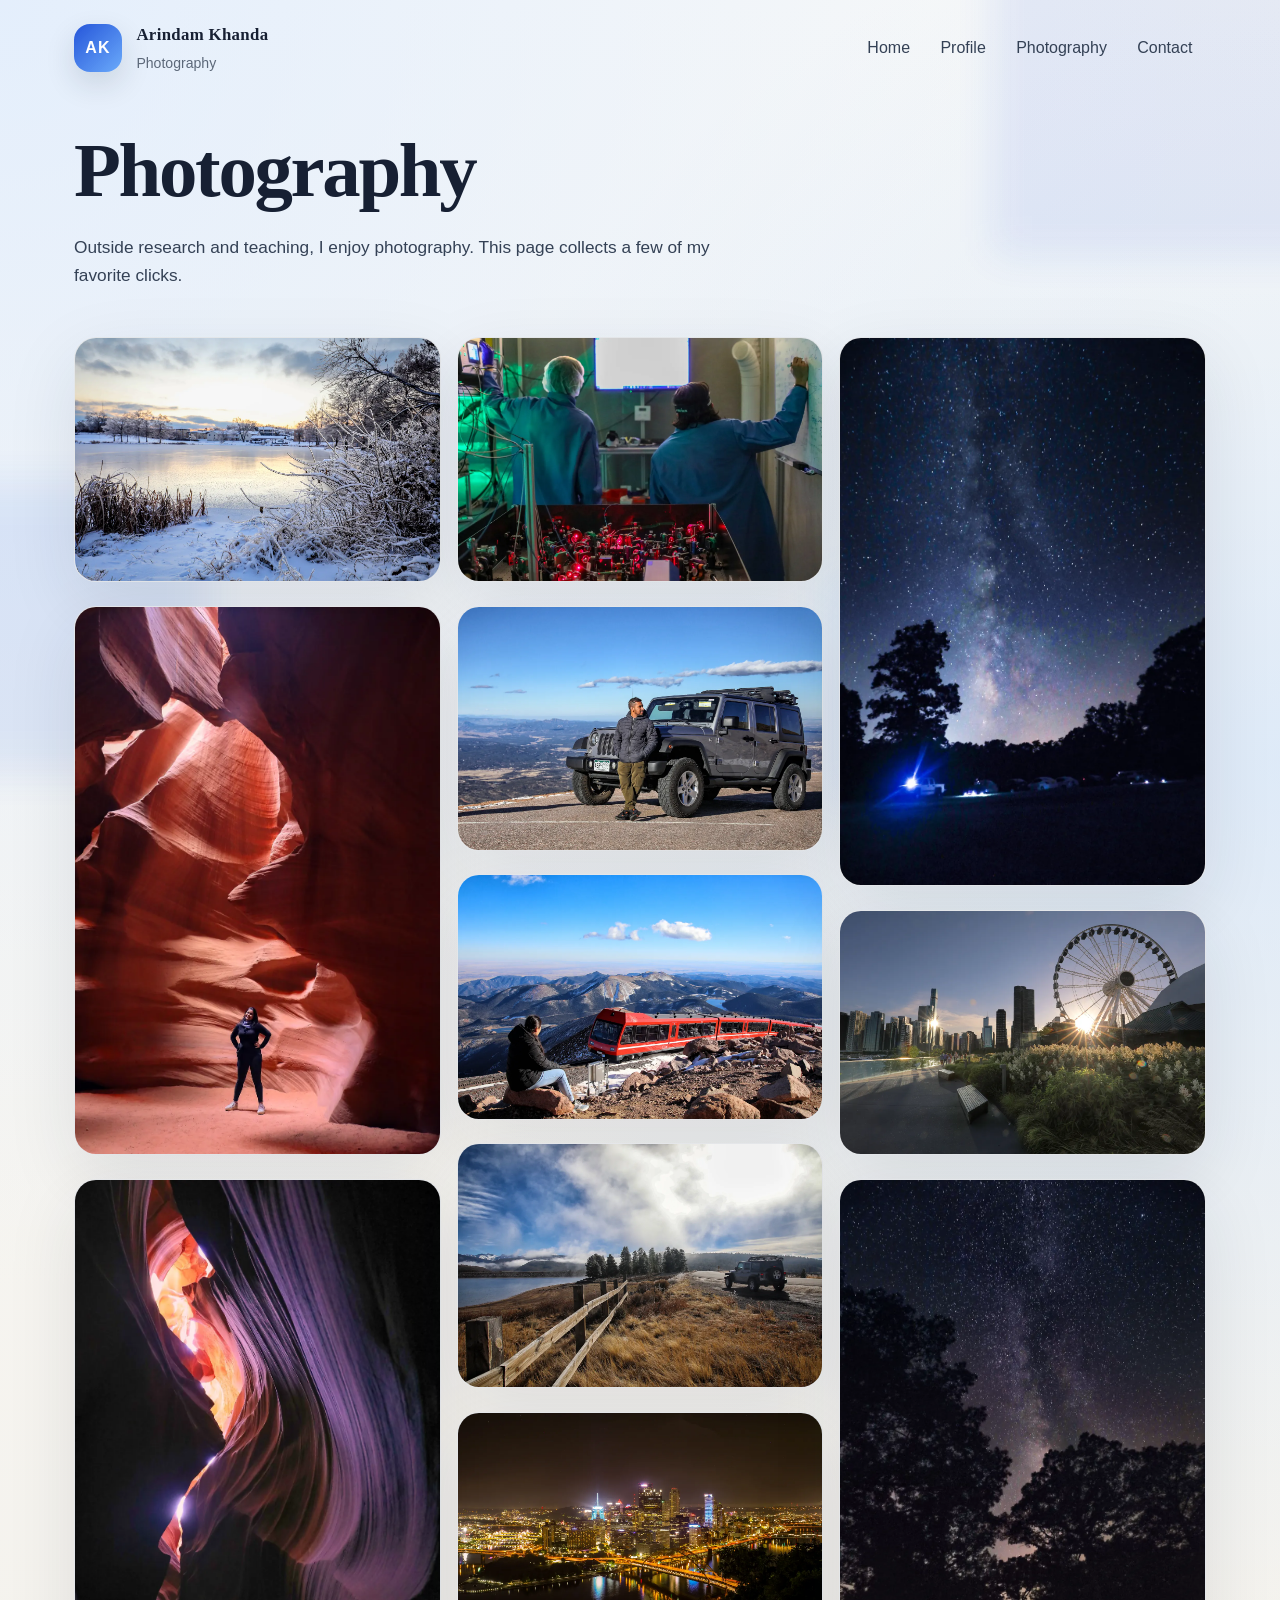
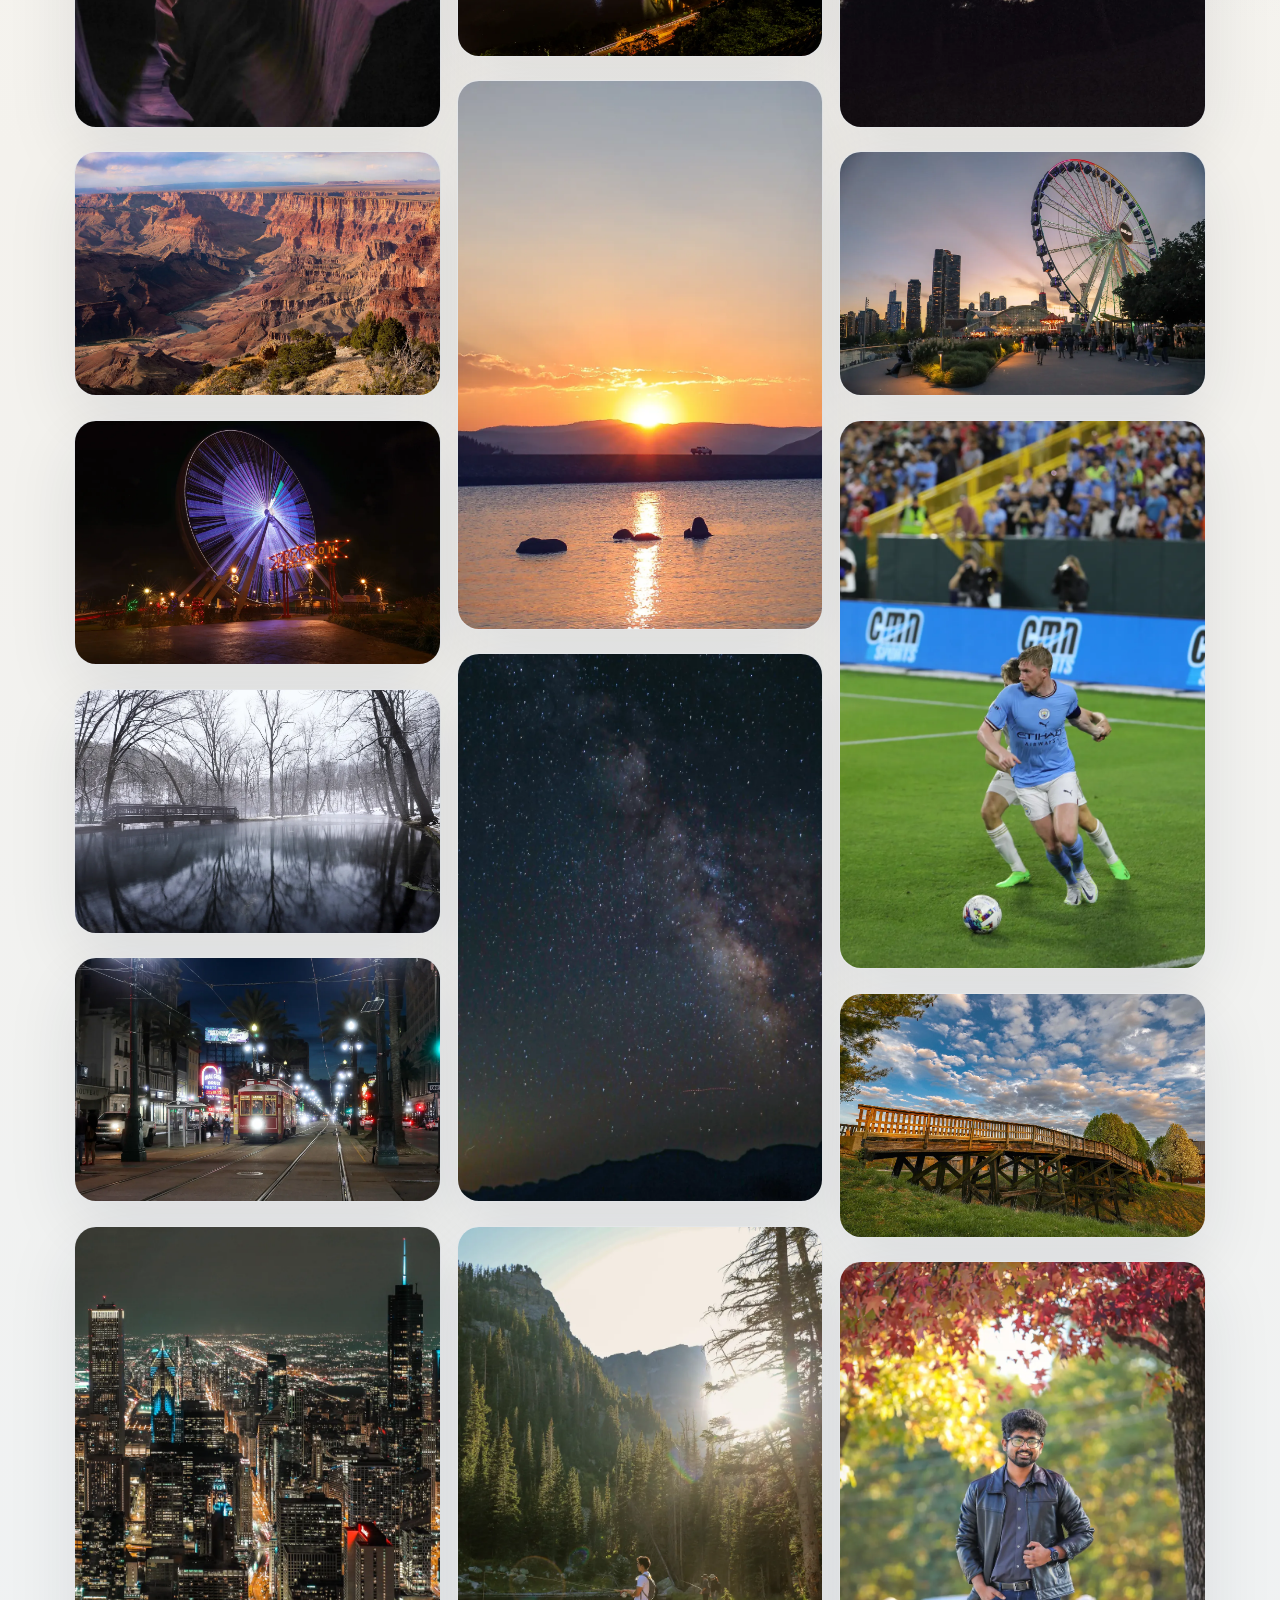
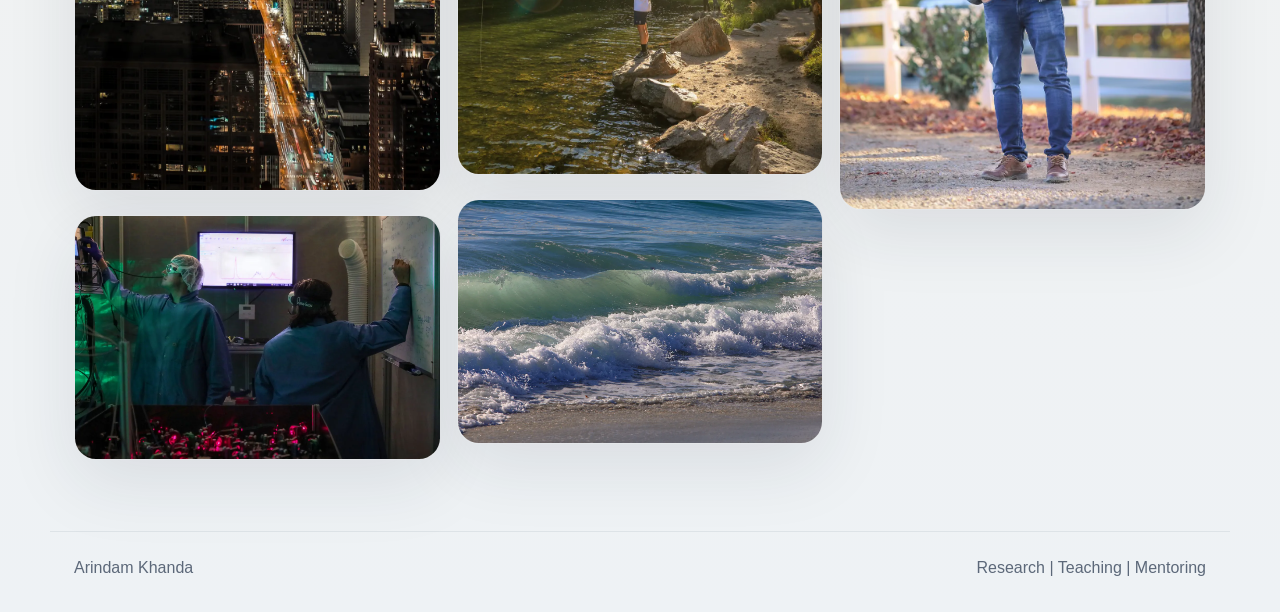
==== photography.html @ 19656dce "Add photography page" ====
<!doctype html>
<html lang="en">
  <head>
    <meta charset="utf-8" />
    <meta name="viewport" content="width=device-width, initial-scale=1" />
    <meta
      name="description"
      content="Photography by Arindam Khanda."
    />
    <meta name="theme-color" content="#f7f5ef" />
    <title>Photography | Arindam Khanda</title>
    <link rel="stylesheet" href="styles.css" />
  </head>
  <body>
    <div class="ambient ambient-1"></div>
    <div class="ambient ambient-2"></div>
    <div class="ambient ambient-3"></div>

    <header class="site-header">
      <a class="brand" href="./index.html">
        <span class="brand-mark">AK</span>
        <span class="brand-text">
          <strong>Arindam Khanda</strong>
          <span>Photography</span>
        </span>
      </a>

      <nav class="nav">
        <a href="./index.html">Home</a>
        <a href="./profile.html">Profile</a>
        <a href="./photography.html">Photography</a>
        <a href="./index.html#contact">Contact</a>
      </nav>
    </header>

    <main>
      <section class="profile-hero reveal">
        <h1>Photography</h1>
        <p class="lede">
          Outside research and teaching, I enjoy photography. This page collects a few of my favorite clicks.
        </p>
      </section>

      <section class="photo-gallery reveal" aria-label="Photography gallery">
        <figure><img src="./assets/photography/photo-01.webp" alt="Arindam Khanda photography sample 1" loading="lazy" /></figure>
        <figure><img src="./assets/photography/photo-02.webp" alt="Arindam Khanda photography sample 2" loading="lazy" /></figure>
        <figure><img src="./assets/photography/photo-03.webp" alt="Arindam Khanda photography sample 3" loading="lazy" /></figure>
        <figure><img src="./assets/photography/photo-04.webp" alt="Arindam Khanda photography sample 4" loading="lazy" /></figure>
        <figure><img src="./assets/photography/photo-05.webp" alt="Arindam Khanda photography sample 5" loading="lazy" /></figure>
        <figure><img src="./assets/photography/photo-06.webp" alt="Arindam Khanda photography sample 6" loading="lazy" /></figure>
        <figure><img src="./assets/photography/photo-07.webp" alt="Arindam Khanda photography sample 7" loading="lazy" /></figure>
        <figure><img src="./assets/photography/photo-08.webp" alt="Arindam Khanda photography sample 8" loading="lazy" /></figure>
        <figure><img src="./assets/photography/photo-09.webp" alt="Arindam Khanda photography sample 9" loading="lazy" /></figure>
        <figure><img src="./assets/photography/photo-10.webp" alt="Arindam Khanda photography sample 10" loading="lazy" /></figure>
        <figure><img src="./assets/photography/photo-11.webp" alt="Arindam Khanda photography sample 11" loading="lazy" /></figure>
        <figure><img src="./assets/photography/photo-12.webp" alt="Arindam Khanda photography sample 12" loading="lazy" /></figure>
        <figure><img src="./assets/photography/photo-13.webp" alt="Arindam Khanda photography sample 13" loading="lazy" /></figure>
        <figure><img src="./assets/photography/photo-14.webp" alt="Arindam Khanda photography sample 14" loading="lazy" /></figure>
        <figure><img src="./assets/photography/photo-15.webp" alt="Arindam Khanda photography sample 15" loading="lazy" /></figure>
        <figure><img src="./assets/photography/photo-16.webp" alt="Arindam Khanda photography sample 16" loading="lazy" /></figure>
        <figure><img src="./assets/photography/photo-17.webp" alt="Arindam Khanda photography sample 17" loading="lazy" /></figure>
        <figure><img src="./assets/photography/photo-18.webp" alt="Arindam Khanda photography sample 18" loading="lazy" /></figure>
        <figure><img src="./assets/photography/photo-19.webp" alt="Arindam Khanda photography sample 19" loading="lazy" /></figure>
        <figure><img src="./assets/photography/photo-20.webp" alt="Arindam Khanda photography sample 20" loading="lazy" /></figure>
        <figure><img src="./assets/photography/photo-21.webp" alt="Arindam Khanda photography sample 21" loading="lazy" /></figure>
        <figure><img src="./assets/photography/photo-22.webp" alt="Arindam Khanda photography sample 22" loading="lazy" /></figure>
        <figure><img src="./assets/photography/photo-23.webp" alt="Arindam Khanda photography sample 23" loading="lazy" /></figure>
        <figure><img src="./assets/photography/photo-24.webp" alt="Arindam Khanda photography sample 24" loading="lazy" /></figure>
        <figure><img src="./assets/photography/photo-25.webp" alt="Arindam Khanda photography sample 25" loading="lazy" /></figure>
      </section>
    </main>

    <footer class="site-footer">
      <p>Arindam Khanda</p>
      <p>Research | Teaching | Mentoring</p>
    </footer>

    <script src="script.js"></script>
  </body>
</html>
---- styles.css ----
:root {
  color-scheme: light;
  --bg: #f7f5ef;
  --text: #172033;
  --muted: #5c6879;
  --muted-strong: #344155;
  --line: rgba(35, 52, 74, 0.12);
  --accent: #1d4ed8;
  --accent-2: #2563eb;
  --accent-soft: rgba(37, 99, 235, 0.12);
  --shadow: 0 22px 70px rgba(30, 41, 59, 0.1);
  --radius-xl: 30px;
  --radius-lg: 22px;
  --radius-md: 16px;
  --max-width: 1180px;
}

* {
  box-sizing: border-box;
}

html {
  scroll-behavior: smooth;
}

body {
  margin: 0;
  min-height: 100vh;
  background:
    radial-gradient(circle at top left, rgba(219, 234, 254, 0.72), transparent 32%),
    radial-gradient(circle at right 20%, rgba(191, 219, 254, 0.46), transparent 26%),
    linear-gradient(180deg, #fbfaf7 0%, #f4f2ed 46%, #eef2f5 100%);
  color: var(--text);
  font-family: "Aptos", "Avenir Next", "Segoe UI", sans-serif;
  line-height: 1.6;
  overflow-x: hidden;
}

a {
  color: inherit;
  text-decoration: none;
}

.ambient {
  position: fixed;
  inset: auto;
  pointer-events: none;
  filter: blur(20px);
  opacity: 0.7;
  z-index: 0;
}

.ambient-1 {
  width: 22rem;
  height: 22rem;
  top: -6rem;
  right: -4rem;
  background: rgba(29, 78, 216, 0.12);
}

.ambient-2 {
  width: 18rem;
  height: 18rem;
  bottom: 8rem;
  left: -5rem;
  background: rgba(37, 99, 235, 0.14);
}

.ambient-3 {
  width: 14rem;
  height: 14rem;
  top: 36rem;
  right: 18%;
  background: rgba(96, 165, 250, 0.14);
}

.site-header,
main,
.site-footer {
  position: relative;
  z-index: 1;
}

.site-header {
  max-width: var(--max-width);
  margin: 0 auto;
  padding: 1.4rem 1.5rem 0.5rem;
  display: flex;
  align-items: center;
  justify-content: space-between;
  gap: 1rem;
}

.brand {
  display: flex;
  align-items: center;
  gap: 0.9rem;
}

.brand-mark {
  width: 3rem;
  height: 3rem;
  border-radius: 1rem;
  display: grid;
  place-items: center;
  background: linear-gradient(135deg, rgba(29, 78, 216, 0.96), rgba(96, 165, 250, 0.92));
  color: #ffffff;
  font-weight: 800;
  letter-spacing: 0.08em;
  box-shadow: 0 12px 30px rgba(30, 41, 59, 0.14);
}

.brand-text {
  display: flex;
  flex-direction: column;
  gap: 0.15rem;
}

.brand-text strong {
  font-family: "Iowan Old Style", "Palatino Linotype", "Book Antiqua", serif;
  font-size: 1.05rem;
  letter-spacing: 0.02em;
}

.brand-text span {
  color: var(--muted);
  font-size: 0.88rem;
}

.nav {
  display: flex;
  flex-wrap: wrap;
  justify-content: flex-end;
  gap: 0.2rem;
}

.nav a {
  color: var(--muted-strong);
  padding: 0.6rem 0.85rem;
  border-radius: 999px;
  transition: background 180ms ease, color 180ms ease, transform 180ms ease;
}

.nav a:hover {
  color: var(--text);
  background: rgba(37, 99, 235, 0.08);
  transform: translateY(-1px);
}

main {
  max-width: var(--max-width);
  margin: 0 auto;
  padding: 0 1.5rem 3rem;
}

.hero {
  display: grid;
  grid-template-columns: minmax(0, 1.45fr) minmax(260px, 0.62fr);
  gap: 2rem;
  align-items: stretch;
  padding: 3rem 0 1.5rem;
}

.profile-hero {
  padding: 3rem 0 1rem;
}

.profile-hero h1 {
  max-width: none;
}

.hero-copy,
.hero-panel,
.banner,
.content-grid,
.section-block,
.contact {
  animation: fade-up 700ms ease both;
}

h1,
h2,
h3 {
  margin: 0;
  line-height: 1.08;
  font-family: "Iowan Old Style", "Palatino Linotype", "Book Antiqua", serif;
}

h1 {
  font-size: clamp(3rem, 6vw, 5.4rem);
  max-width: 12ch;
  letter-spacing: -0.03em;
}

.lede {
  max-width: 68ch;
  margin: 1.3rem 0 0;
  color: var(--muted-strong);
  font-size: 1.08rem;
}

.secondary-lede {
  margin-top: 0.8rem;
  font-size: 1rem;
  color: var(--muted);
}

.hero-actions,
.contact-actions {
  display: flex;
  flex-wrap: wrap;
  gap: 0.85rem;
  margin-top: 1.7rem;
}

.button {
  display: inline-flex;
  align-items: center;
  justify-content: center;
  min-height: 3rem;
  padding: 0.8rem 1.15rem;
  border: 1px solid var(--line);
  border-radius: 999px;
  background: rgba(255, 255, 255, 0.9);
  color: var(--text);
  transition: transform 180ms ease, border-color 180ms ease, background 180ms ease;
  backdrop-filter: blur(12px);
}

.button:hover {
  transform: translateY(-2px);
  border-color: rgba(37, 99, 235, 0.35);
  background: rgba(255, 255, 255, 1);
}

.button.primary {
  background: linear-gradient(135deg, rgba(29, 78, 216, 0.98), rgba(96, 165, 250, 0.94));
  color: #ffffff;
  border-color: transparent;
  font-weight: 700;
}

.button.secondary {
  background: rgba(255, 255, 255, 0.94);
}

.hero-panel {
  display: grid;
  gap: 1rem;
  align-content: start;
}

.profile-card,
.banner,
.info-card,
.publication,
.contact {
  border: 1px solid var(--line);
  border-radius: var(--radius-xl);
  background: linear-gradient(180deg, rgba(255, 255, 255, 0.96), rgba(247, 244, 239, 0.98));
  box-shadow: var(--shadow);
  backdrop-filter: blur(18px);
}

.profile-card {
  padding: 1.3rem;
}

.profile-photo {
  width: 100%;
  aspect-ratio: 4 / 4.25;
  object-fit: cover;
  object-position: center top;
  border-radius: 22px;
  border: 1px solid rgba(35, 52, 74, 0.12);
  margin-bottom: 1rem;
  background: rgba(255, 255, 255, 0.9);
}

.profile-role,
.profile-copy,
.banner p,
.info-card p,
.publication p,
.contact p {
  color: var(--muted);
}

.profile-role {
  margin: 0 0 0.35rem;
  text-transform: uppercase;
  letter-spacing: 0.2em;
  font-size: 0.72rem;
}

.profile-card h2 {
  font-size: 1.6rem;
  margin-bottom: 0.6rem;
}

.pub-type {
  display: inline-flex;
  align-items: center;
  min-height: 2rem;
  padding: 0.25rem 0.7rem;
  border-radius: 999px;
  background: rgba(37, 99, 235, 0.08);
  color: var(--accent-2);
  font-size: 0.8rem;
}

.banner-title {
  margin: 0 0 0.45rem;
  font-size: 0.85rem;
  text-transform: uppercase;
  letter-spacing: 0.18em;
  color: var(--accent);
  font-weight: 800;
}

.banner {
  margin-top: 0.5rem;
  padding: 1.35rem 1.45rem;
  display: flex;
  align-items: center;
  justify-content: space-between;
  gap: 1rem;
}

.content-grid,
.section-block {
  margin-top: 2rem;
}

.content-grid {
  display: grid;
  grid-template-columns: minmax(250px, 0.85fr) minmax(0, 1.15fr);
  gap: 1.5rem;
  align-items: start;
}

.section-heading {
  margin-bottom: 1.25rem;
}

.section-heading h2 {
  font-size: clamp(2rem, 4vw, 3rem);
  max-width: 24ch;
}

.prose {
  padding: 1.2rem 1.35rem;
  border-radius: var(--radius-xl);
  border: 1px solid var(--line);
  background: rgba(255, 255, 255, 0.94);
}

.prose p:first-child {
  margin-top: 0;
}

.card-grid {
  display: grid;
  grid-template-columns: repeat(4, minmax(0, 1fr));
  gap: 1rem;
}

.info-card {
  padding: 1.2rem 1.2rem 1.35rem;
}

.info-card h3,
.publication h3 {
  font-size: 1.18rem;
  margin-bottom: 0.6rem;
}

.publication-list {
  display: grid;
  gap: 0.9rem;
}

.publication-columns {
  display: grid;
  grid-template-columns: repeat(2, minmax(0, 1fr));
  gap: 1.25rem;
  align-items: start;
}

.subsection-title {
  margin: 0 0 0.9rem;
  font-family: "Aptos", "Avenir Next", "Segoe UI", sans-serif;
  font-size: 1rem;
  font-weight: 700;
  color: var(--muted-strong);
  letter-spacing: 0.02em;
}

.publication {
  padding: 1rem 1.15rem;
}

.publication h3 {
  margin: 0.65rem 0 0.25rem;
  font-size: 1.12rem;
  max-width: 60ch;
}

.publication p {
  margin: 0;
}

.publication-footnote {
  margin-top: 1rem;
  color: var(--muted);
}

.timeline {
  display: grid;
  gap: 0.9rem;
}

.timeline-item {
  padding: 1rem 1.15rem;
  border: 1px solid var(--line);
  border-radius: var(--radius-lg);
  background: rgba(255, 255, 255, 0.94);
  box-shadow: var(--shadow);
}

.timeline-date {
  margin: 0 0 0.35rem;
  color: var(--accent-2);
  font-weight: 800;
  letter-spacing: 0.04em;
}

.timeline-item p:last-child {
  margin: 0;
}

.feature-list {
  display: grid;
  gap: 0.75rem;
  margin: 0;
  padding: 0;
  list-style: none;
}

.feature-list li {
  padding: 0.95rem 1.1rem;
  border: 1px solid var(--line);
  border-radius: var(--radius-md);
  background: rgba(255, 255, 255, 0.94);
  color: var(--muted-strong);
  box-shadow: var(--shadow);
}

.feature-list strong,
.feature-list span {
  display: block;
}

.feature-list span {
  margin-top: 0.2rem;
  color: var(--muted);
}

.contact {
  margin-top: 2rem;
  padding: 1.6rem;
  display: block;
  gap: 1.25rem;
}

.contact h2 {
  font-size: 1.9rem;
  white-space: nowrap;
}

.contact-actions {
  flex-wrap: nowrap;
  margin-top: 1rem;
}

.contact-actions .button {
  white-space: nowrap;
}

.photo-gallery {
  column-count: 3;
  column-gap: 1rem;
  margin-top: 2rem;
}

.photo-gallery figure {
  display: inline-block;
  width: 100%;
  margin: 0 0 1rem;
  overflow: hidden;
  border: 1px solid var(--line);
  border-radius: var(--radius-lg);
  background: rgba(255, 255, 255, 0.94);
  box-shadow: var(--shadow);
}

.photo-gallery img {
  display: block;
  width: 100%;
  height: auto;
  transition: transform 260ms ease;
}

.photo-gallery figure:hover img {
  transform: scale(1.025);
}

.site-footer {
  max-width: var(--max-width);
  margin: 0 auto;
  padding: 1.4rem 1.5rem 2rem;
  color: var(--muted);
  display: flex;
  justify-content: space-between;
  gap: 1rem;
  border-top: 1px solid rgba(35, 52, 74, 0.08);
}

.site-footer p {
  margin: 0;
}

.reveal {
  opacity: 0;
  transform: translateY(16px);
}

.reveal.is-visible {
  opacity: 1;
  transform: translateY(0);
  transition: opacity 700ms ease, transform 700ms ease;
}

@keyframes fade-up {
  from {
    opacity: 0;
    transform: translateY(18px);
  }
  to {
    opacity: 1;
    transform: translateY(0);
  }
}

@media (max-width: 1060px) {
  .hero,
  .content-grid,
  .contact,
  .banner {
    grid-template-columns: 1fr;
  }

  .hero {
    grid-template-columns: 1fr;
  }

  .card-grid {
    grid-template-columns: repeat(2, minmax(0, 1fr));
  }

  .publication-columns {
    grid-template-columns: 1fr;
  }

  .contact,
  .banner {
    display: grid;
  }

  .contact {
    display: block;
  }
}

@media (max-width: 700px) {
  .site-header {
    flex-direction: column;
    align-items: flex-start;
  }

  .nav {
    justify-content: flex-start;
  }

  main {
    padding-inline: 1rem;
  }

  .hero {
    padding-top: 2rem;
  }

  h1 {
    font-size: clamp(2.4rem, 12vw, 4rem);
  }

  .card-grid,
  .publication-columns {
    grid-template-columns: 1fr;
  }

  .photo-gallery {
    column-count: 2;
  }

  .contact h2 {
    white-space: normal;
  }

  .contact-actions {
    flex-wrap: wrap;
  }

  .site-footer {
    flex-direction: column;
  }
}

@media (max-width: 520px) {
  .photo-gallery {
    column-count: 1;
  }
}
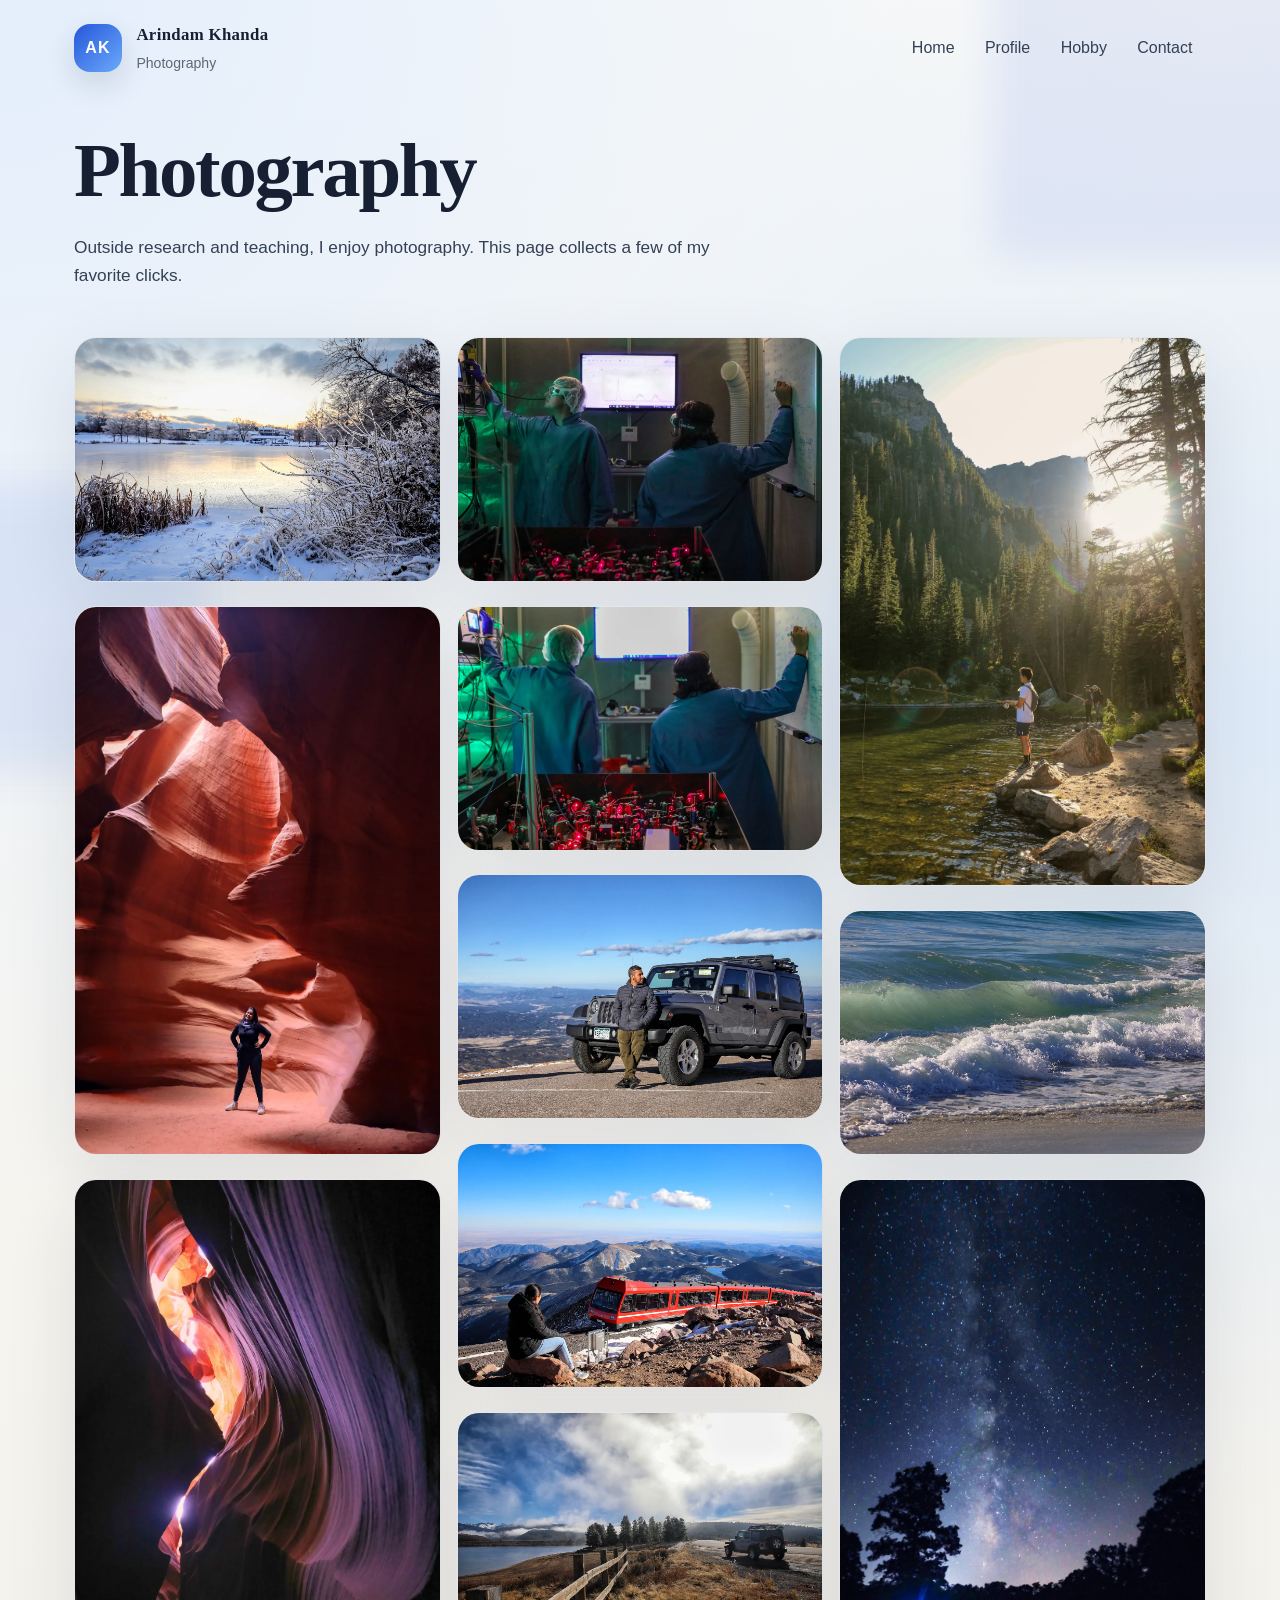
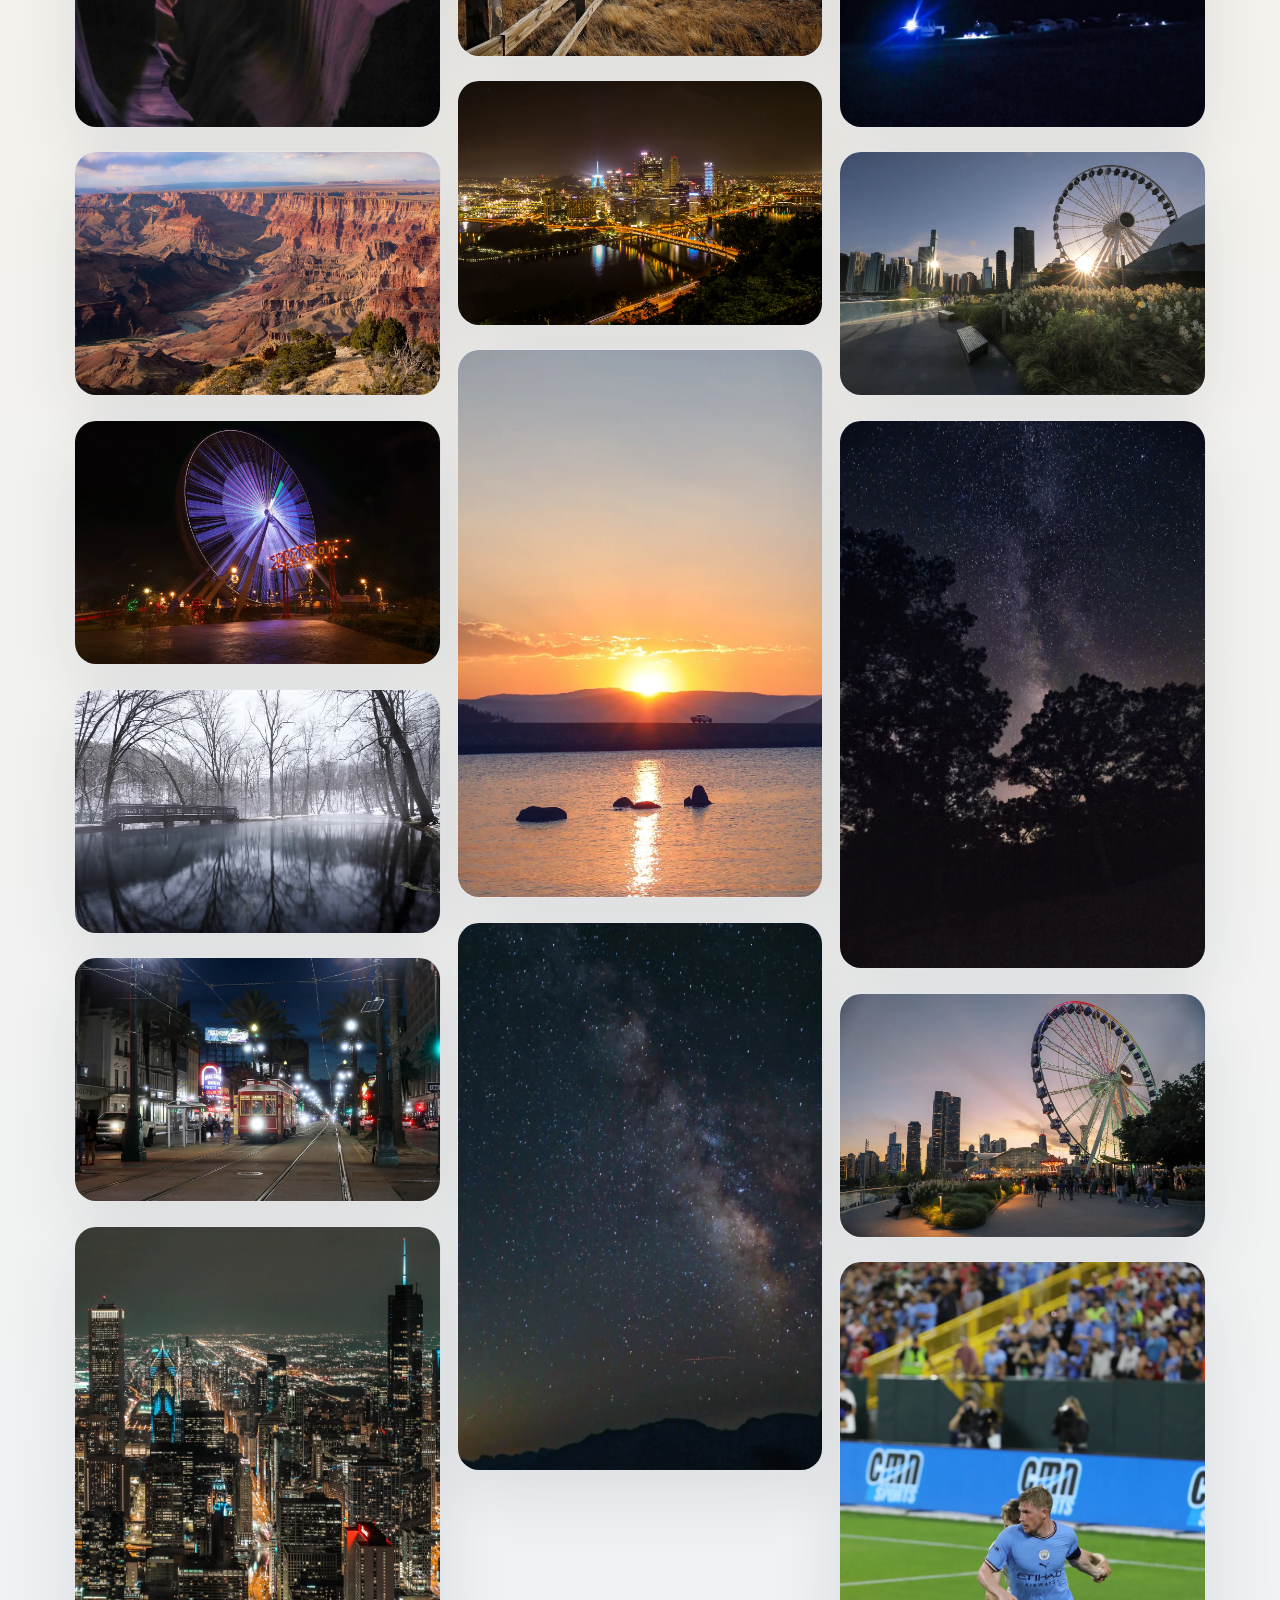
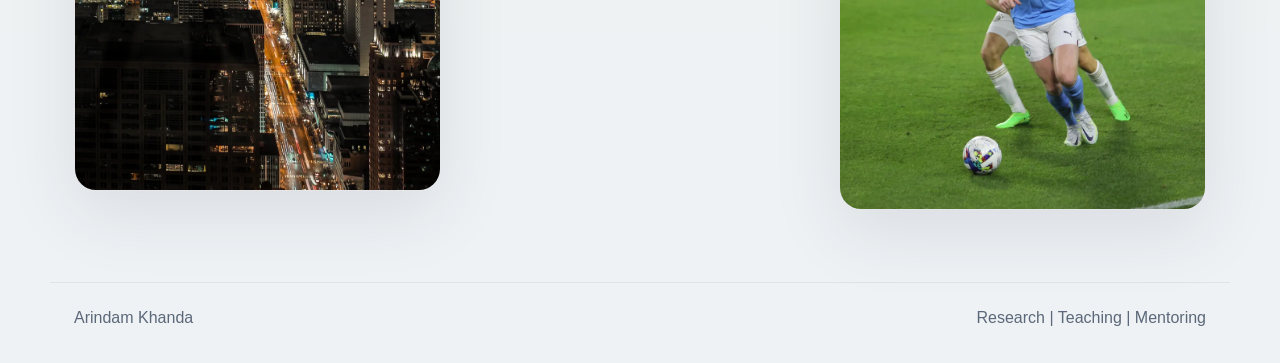
==== commit 7e86b7a1: "Refine hobby gallery" ====
--- a/photography.html
+++ b/photography.html
@@ -28,7 +28,7 @@
       <nav class="nav">
         <a href="./index.html">Home</a>
         <a href="./profile.html">Profile</a>
-        <a href="./photography.html">Photography</a>
+        <a href="./photography.html">Hobby</a>
         <a href="./index.html#contact">Contact</a>
       </nav>
     </header>
@@ -65,8 +65,6 @@
         <figure><img src="./assets/photography/photo-21.webp" alt="Arindam Khanda photography sample 21" loading="lazy" /></figure>
         <figure><img src="./assets/photography/photo-22.webp" alt="Arindam Khanda photography sample 22" loading="lazy" /></figure>
         <figure><img src="./assets/photography/photo-23.webp" alt="Arindam Khanda photography sample 23" loading="lazy" /></figure>
-        <figure><img src="./assets/photography/photo-24.webp" alt="Arindam Khanda photography sample 24" loading="lazy" /></figure>
-        <figure><img src="./assets/photography/photo-25.webp" alt="Arindam Khanda photography sample 25" loading="lazy" /></figure>
       </section>
     </main>
 
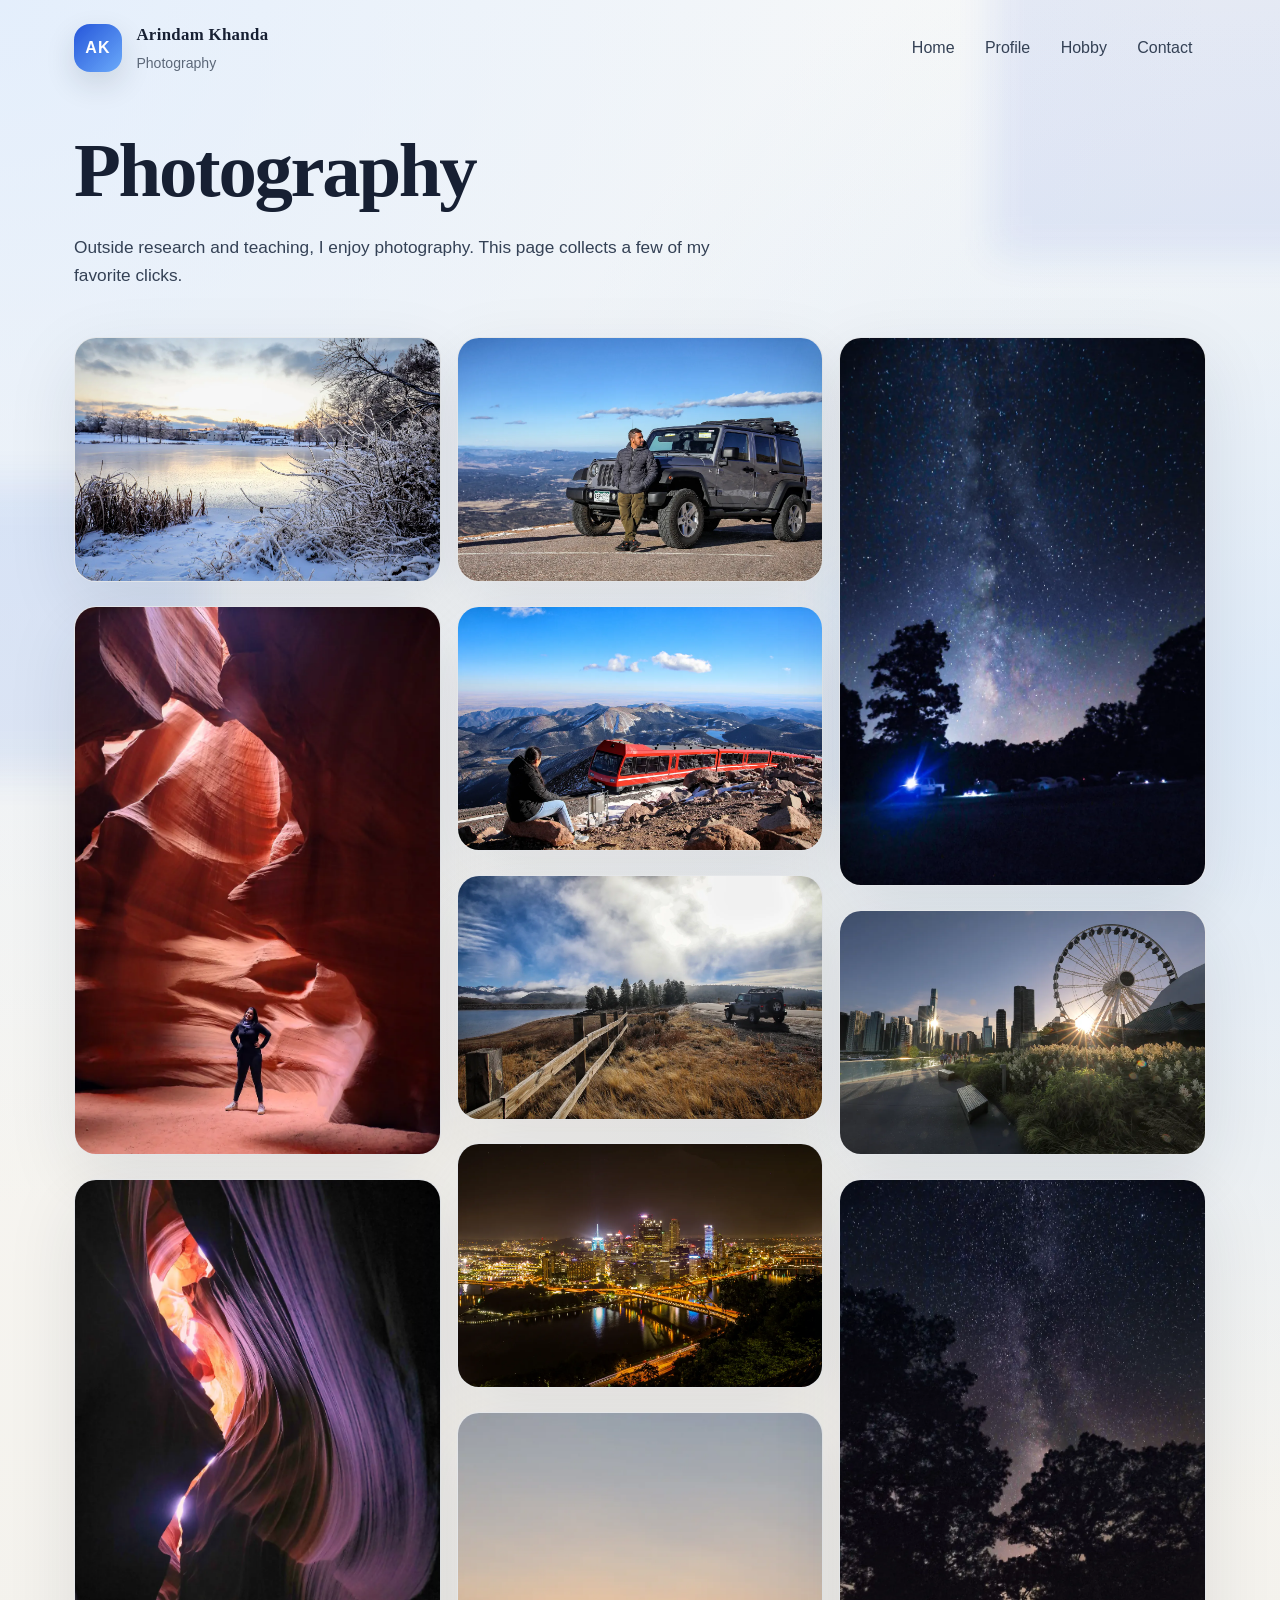
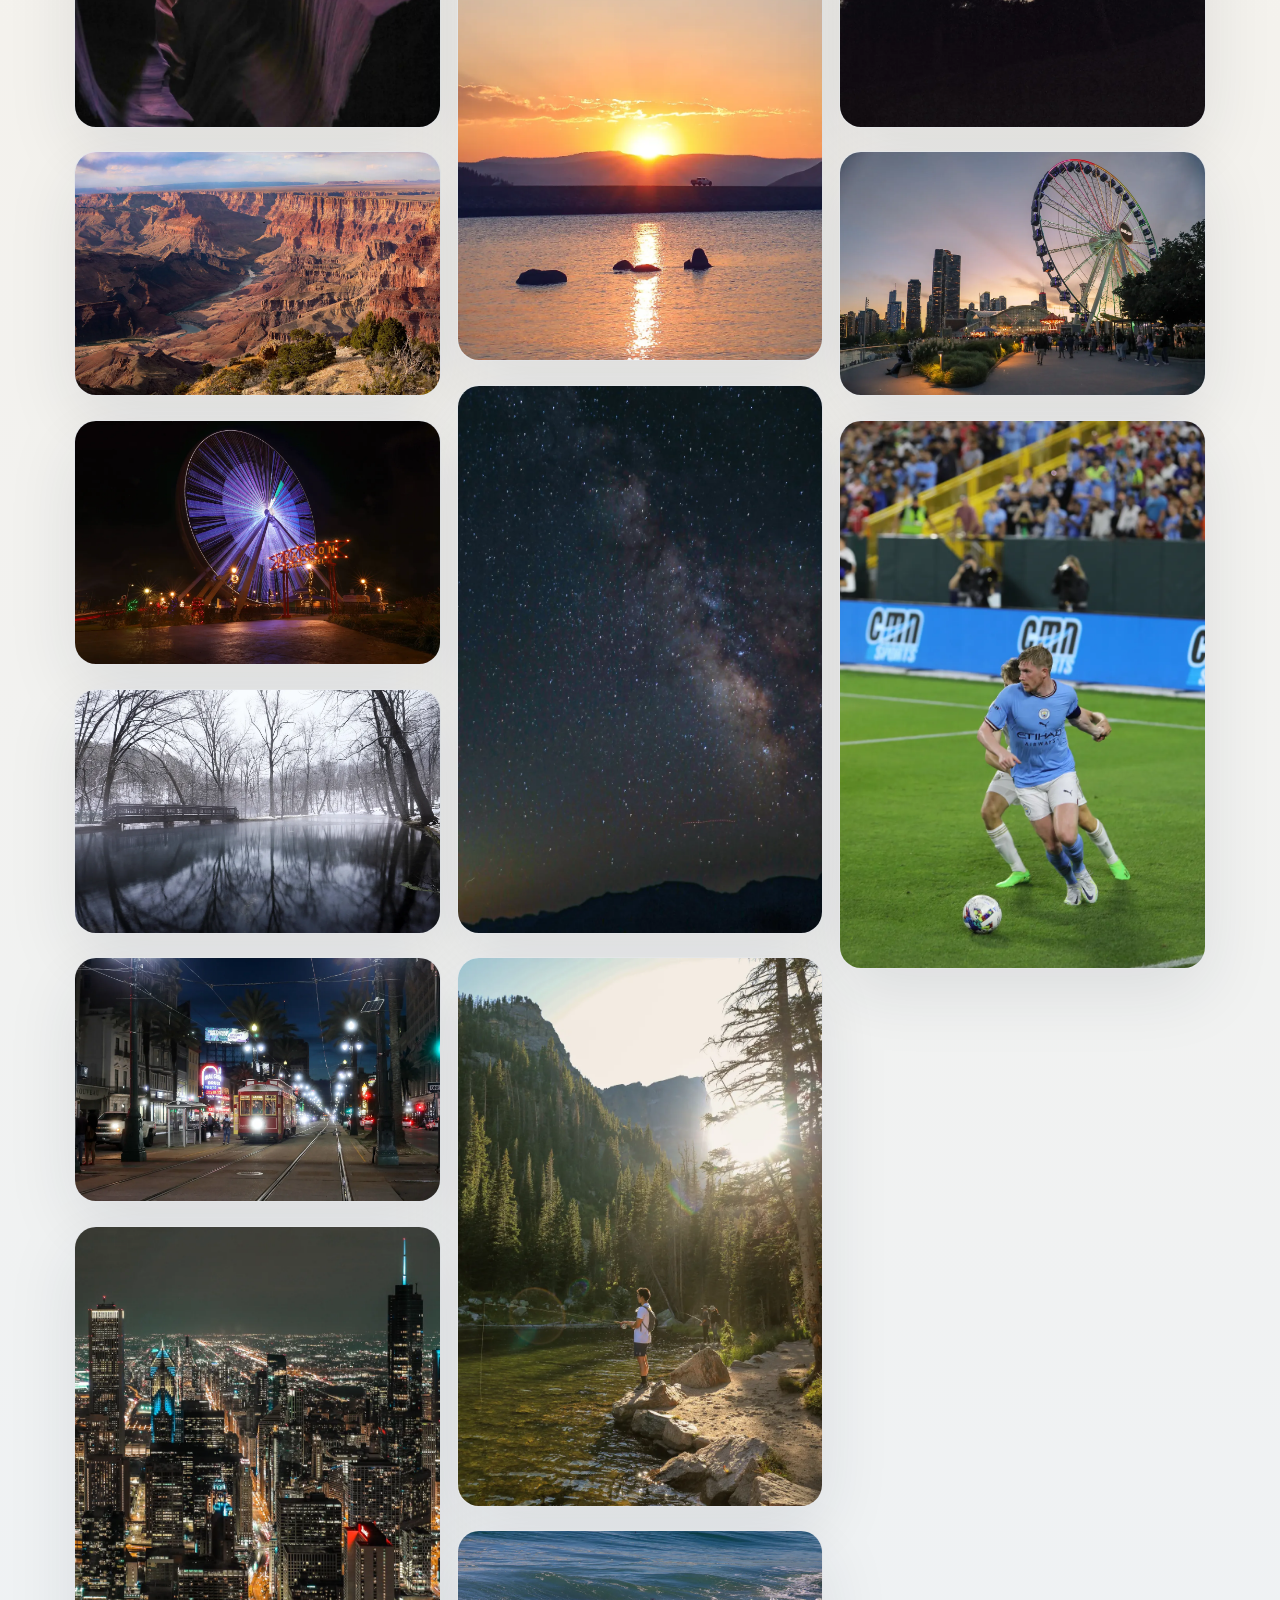
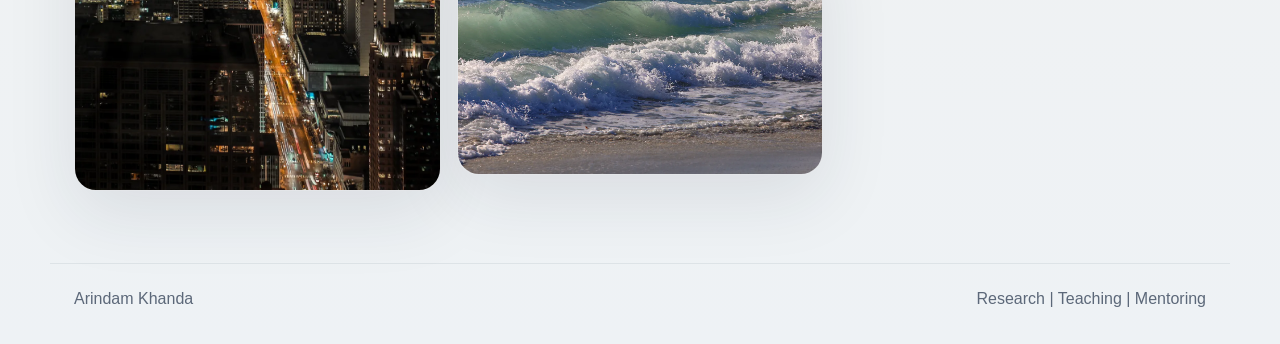
==== commit 1d1daa2a: "Remove selected gallery photos" ====
--- a/photography.html
+++ b/photography.html
@@ -50,8 +50,6 @@
         <figure><img src="./assets/photography/photo-06.webp" alt="Arindam Khanda photography sample 6" loading="lazy" /></figure>
         <figure><img src="./assets/photography/photo-07.webp" alt="Arindam Khanda photography sample 7" loading="lazy" /></figure>
         <figure><img src="./assets/photography/photo-08.webp" alt="Arindam Khanda photography sample 8" loading="lazy" /></figure>
-        <figure><img src="./assets/photography/photo-09.webp" alt="Arindam Khanda photography sample 9" loading="lazy" /></figure>
-        <figure><img src="./assets/photography/photo-10.webp" alt="Arindam Khanda photography sample 10" loading="lazy" /></figure>
         <figure><img src="./assets/photography/photo-11.webp" alt="Arindam Khanda photography sample 11" loading="lazy" /></figure>
         <figure><img src="./assets/photography/photo-12.webp" alt="Arindam Khanda photography sample 12" loading="lazy" /></figure>
         <figure><img src="./assets/photography/photo-13.webp" alt="Arindam Khanda photography sample 13" loading="lazy" /></figure>
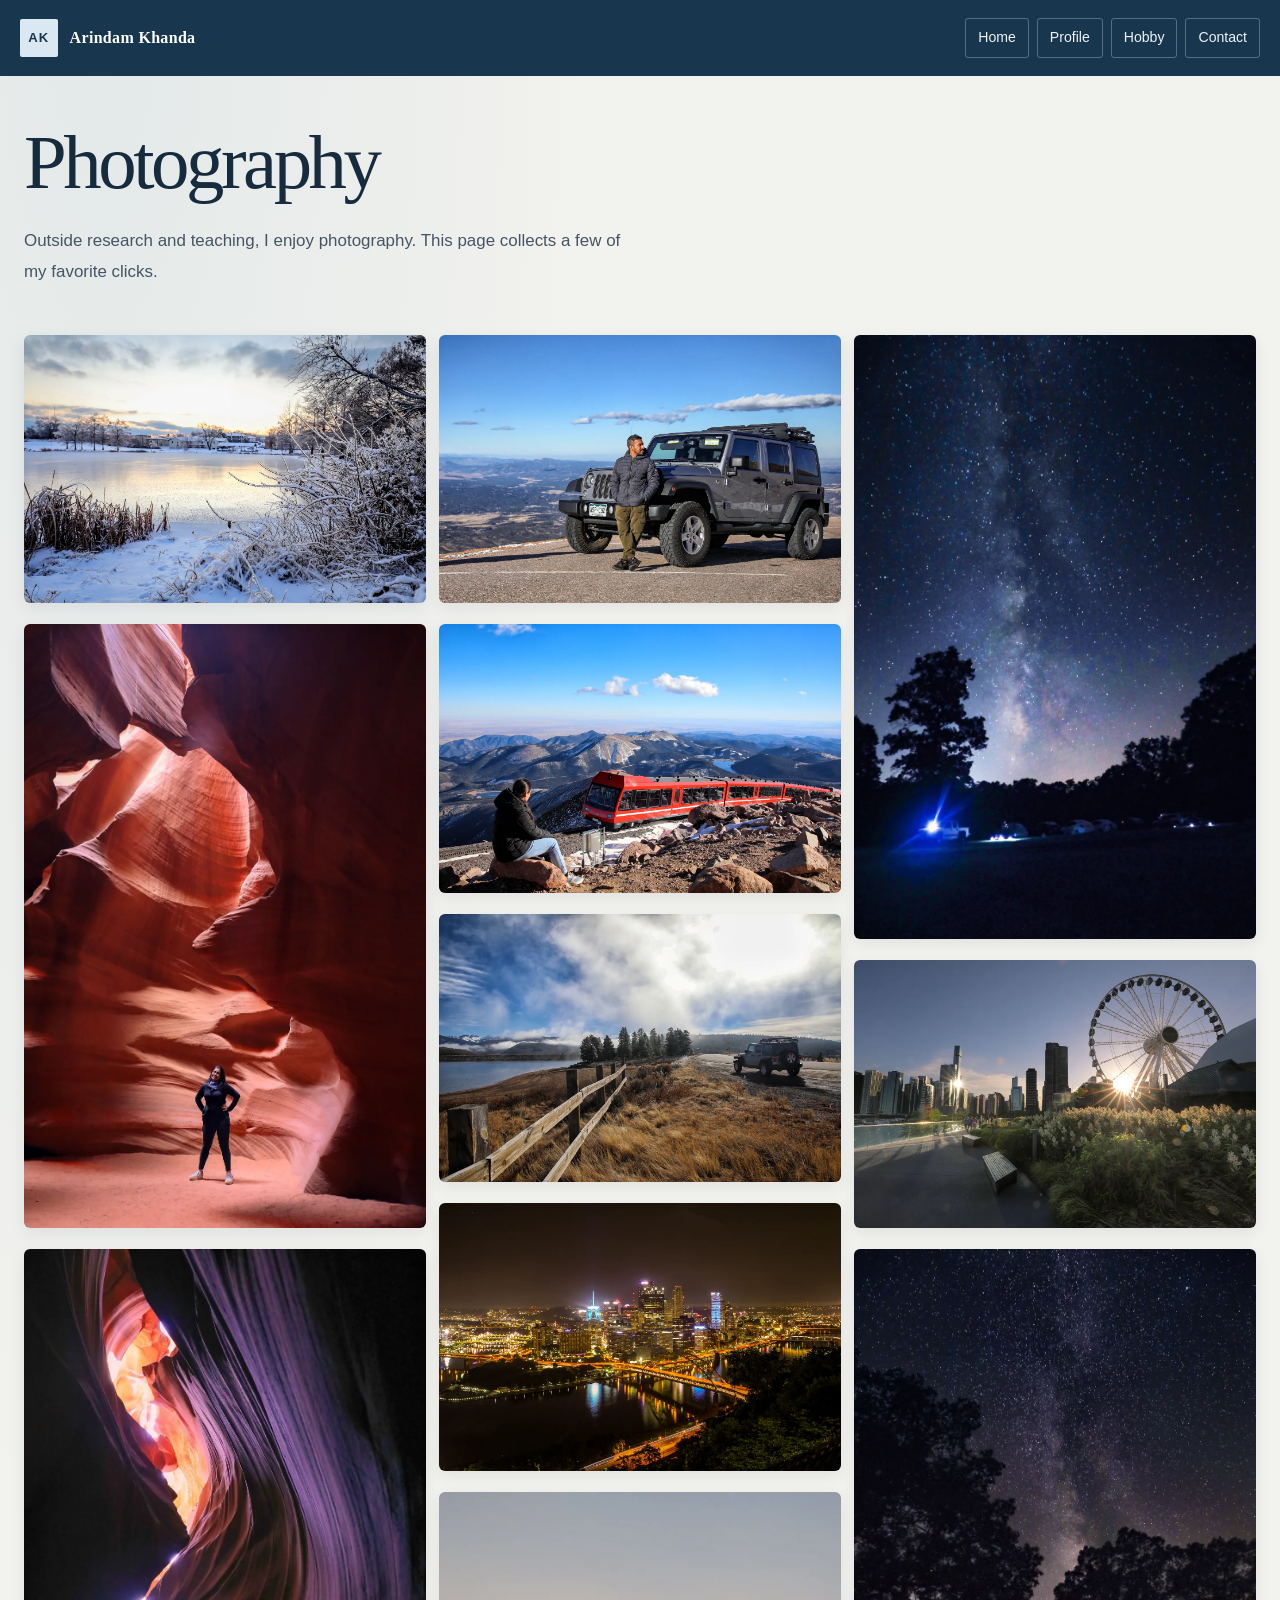
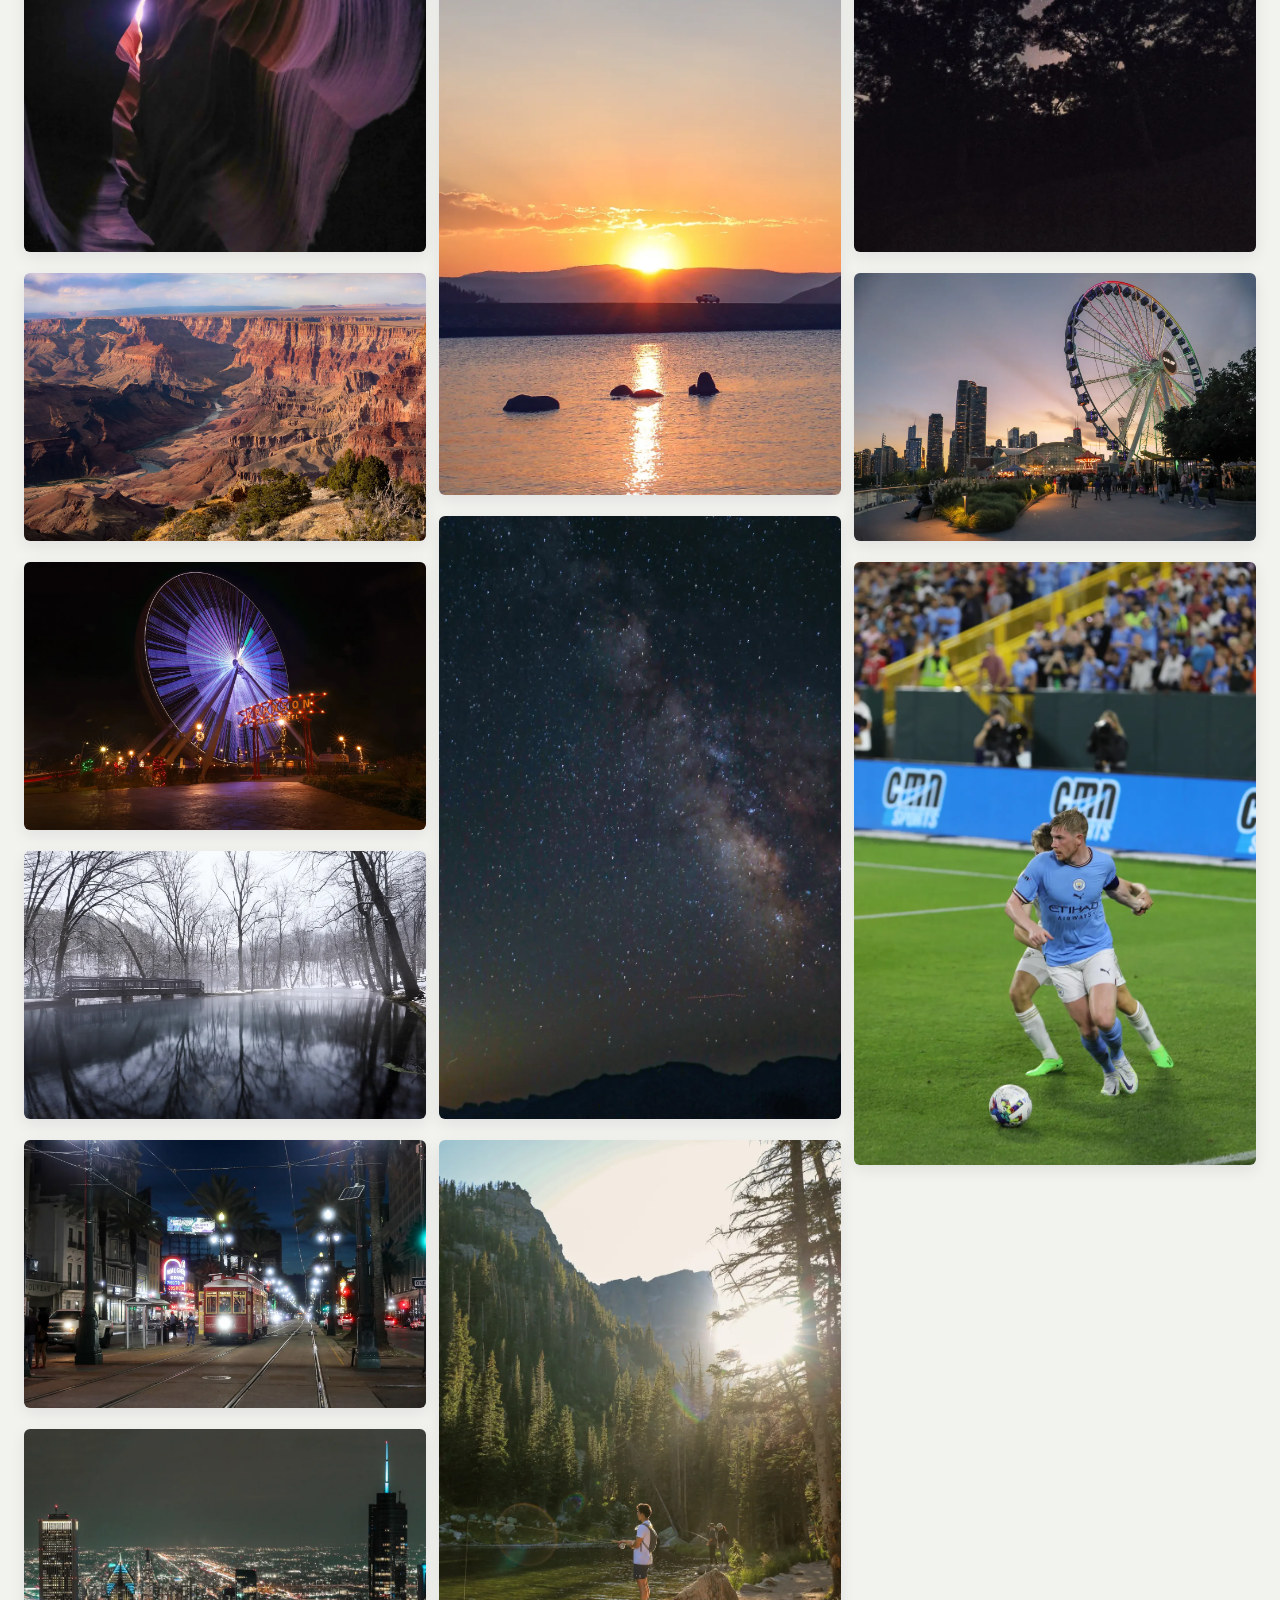
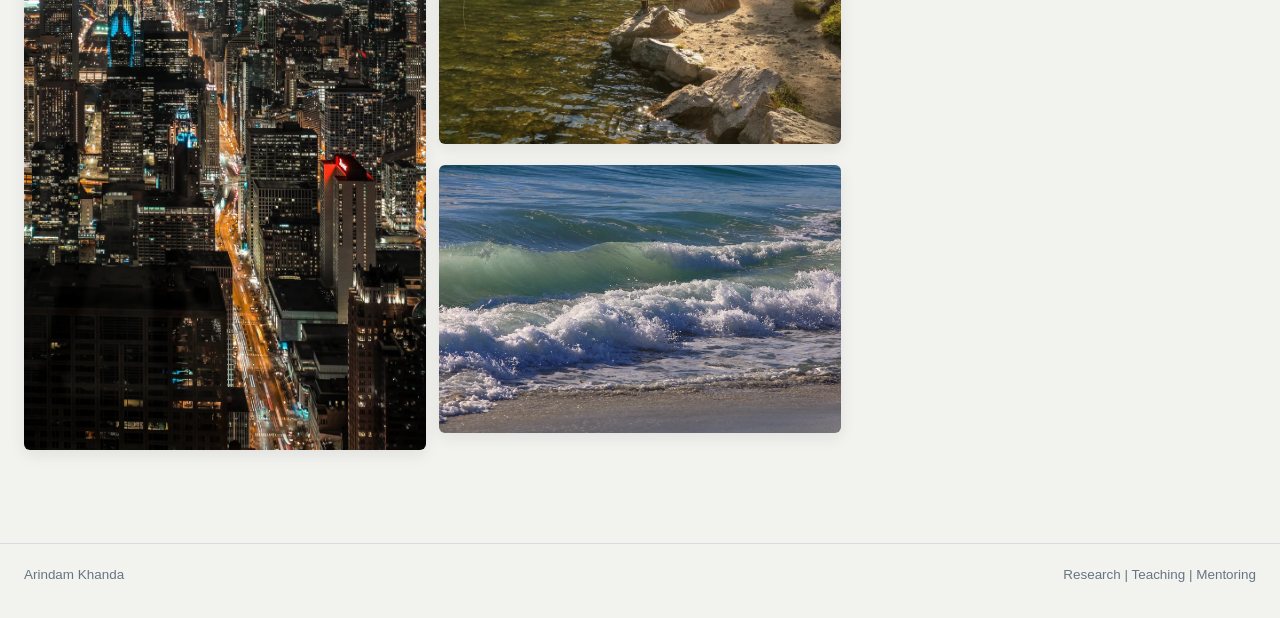
==== commit 4f50559f: "Move site navigation into blue header" ====
--- a/photography.html
+++ b/photography.html
@@ -21,7 +21,6 @@
         <span class="brand-mark">AK</span>
         <span class="brand-text">
           <strong>Arindam Khanda</strong>
-          <span>Photography</span>
         </span>
       </a>
 
--- a/styles.css
+++ b/styles.css
@@ -631,3 +631,906 @@
     column-count: 1;
   }
 }
+
+:root {
+  color-scheme: light;
+  --bg: #f5f4ef;
+  --text: #18283b;
+  --muted: #657080;
+  --muted-strong: #3f4c5c;
+  --line: #d8d9d6;
+  --accent: #24589a;
+  --accent-2: #24589a;
+  --accent-soft: #e5ebf2;
+  --shadow: none;
+  --radius-xl: 3px;
+  --radius-lg: 3px;
+  --radius-md: 3px;
+  --max-width: 1160px;
+}
+
+body {
+  background: var(--bg);
+  color: var(--text);
+  font-family: "Aptos", "Segoe UI", sans-serif;
+  line-height: 1.7;
+  overflow-x: hidden;
+}
+
+.ambient {
+  display: none;
+}
+
+.site-header,
+main,
+.site-footer {
+  max-width: var(--max-width);
+}
+
+.site-header {
+  max-width: none;
+  width: 100%;
+  min-height: 76px;
+  margin: 0;
+  padding: 0.8rem max(1.25rem, calc((100vw - var(--max-width)) / 2));
+  border: 0;
+  background: #19364f;
+  color: #f7f7f3;
+}
+
+.site-header .brand-text strong {
+  color: #fff;
+}
+
+.site-header .brand-mark {
+  background: #d9e8f1;
+  color: #19364f;
+  box-shadow: none;
+}
+
+.site-header .nav a {
+  padding: 0.45rem 0.75rem;
+  border: 1px solid rgba(226, 238, 246, 0.3);
+  border-radius: 3px;
+  color: #edf3f7;
+  font-size: 0.88rem;
+}
+
+.site-header .nav a:hover {
+  border-color: rgba(226, 238, 246, 0.72);
+  background: rgba(226, 238, 246, 0.12);
+  color: #fff;
+}
+
+.site-header .nav a:focus-visible {
+  outline: 2px solid #d9e8f1;
+  outline-offset: 3px;
+}
+
+@media (max-width: 700px) {
+  .site-header {
+    padding: 0.8rem 1rem;
+  }
+
+  .site-header .nav {
+    margin-top: 0.65rem;
+  }
+}
+
+.site-header {
+  max-width: none;
+  width: 100%;
+  min-height: 76px;
+  margin: 0;
+  padding: 0.8rem max(1.25rem, calc((100vw - var(--max-width)) / 2));
+  border: 0;
+  background: #19364f;
+  color: #f7f7f3;
+}
+
+.site-header .brand-text strong {
+  color: #fff;
+}
+
+.site-header .brand-mark {
+  background: #d9e8f1;
+  color: #19364f;
+  box-shadow: none;
+}
+
+.site-header .nav a {
+  padding: 0.45rem 0.75rem;
+  border: 1px solid rgba(226, 238, 246, 0.3);
+  border-radius: 3px;
+  color: #edf3f7;
+  font-size: 0.88rem;
+}
+
+.site-header .nav a:hover {
+  border-color: rgba(226, 238, 246, 0.72);
+  background: rgba(226, 238, 246, 0.12);
+  color: #fff;
+}
+
+.site-header .nav a:focus-visible {
+  outline: 2px solid #d9e8f1;
+  outline-offset: 3px;
+}
+
+@media (max-width: 700px) {
+  .site-header {
+    padding: 0.8rem 1rem;
+  }
+
+  .site-header .nav {
+    margin-top: 0.65rem;
+  }
+}
+
+.site-header {
+  min-height: 76px;
+  padding: 0.8rem 1.5rem;
+  border-bottom: 1px solid var(--line);
+}
+
+.brand {
+  gap: 0.75rem;
+}
+
+.brand-mark {
+  width: 2.35rem;
+  height: 2.35rem;
+  border-radius: 2px;
+  background: var(--text);
+  box-shadow: none;
+  font-size: 0.82rem;
+}
+
+.brand-text strong,
+h1,
+h2,
+h3 {
+  font-family: Georgia, "Times New Roman", serif;
+}
+
+.brand-text strong {
+  font-size: 1rem;
+}
+
+.brand-text span {
+  font-size: 0.78rem;
+}
+
+.nav {
+  gap: 0.5rem;
+}
+
+.nav a {
+  padding: 0.38rem 0.6rem;
+  border-radius: 2px;
+  color: var(--muted-strong);
+  font-size: 0.9rem;
+}
+
+.nav a:hover {
+  color: var(--accent);
+  background: var(--accent-soft);
+  transform: none;
+}
+
+main {
+  padding: 0 1.5rem 4.5rem;
+}
+
+.hero {
+  grid-template-columns: minmax(0, 1fr) 270px;
+  gap: clamp(2.5rem, 7vw, 6rem);
+  align-items: center;
+  padding: 5rem 0 4rem;
+}
+
+h1 {
+  max-width: 15ch;
+  color: var(--text);
+  font-size: clamp(3.2rem, 6vw, 5rem);
+  font-weight: 400;
+  letter-spacing: -0.045em;
+  line-height: 1.02;
+}
+
+h2,
+h3 {
+  font-weight: 400;
+}
+
+.lede {
+  max-width: 66ch;
+  margin-top: 1.5rem;
+  color: var(--muted-strong);
+  font-size: 1.06rem;
+  line-height: 1.8;
+}
+
+.secondary-lede {
+  margin-top: 0.9rem;
+  font-size: 0.99rem;
+  color: var(--muted);
+}
+
+.hero-actions,
+.contact-actions {
+  gap: 0.65rem;
+  margin-top: 1.6rem;
+}
+
+.button {
+  min-height: 2.7rem;
+  padding: 0.62rem 0.9rem;
+  border: 1px solid #bfc8d1;
+  border-radius: 2px;
+  background: transparent;
+  color: var(--text);
+  font-size: 0.88rem;
+  font-weight: 600;
+  backdrop-filter: none;
+  transition: background 160ms ease, color 160ms ease, border-color 160ms ease;
+}
+
+.button:hover {
+  transform: none;
+  border-color: var(--accent);
+  background: #e8edf3;
+}
+
+.button.primary {
+  border-color: var(--accent);
+  background: var(--accent);
+  color: #fff;
+}
+
+.button.primary:hover {
+  background: #194779;
+}
+
+.profile-card,
+.banner,
+.info-card,
+.publication,
+.contact {
+  border-radius: 2px;
+  box-shadow: none;
+  backdrop-filter: none;
+}
+
+.profile-card {
+  padding: 0;
+  border: 0;
+  background: transparent;
+}
+
+.profile-photo {
+  display: block;
+  width: 100%;
+  aspect-ratio: 0.82;
+  margin: 0 0 1.2rem;
+  border: 1px solid var(--line);
+  border-radius: 2px;
+  object-position: center 30%;
+}
+
+.profile-role {
+  margin-bottom: 0.35rem;
+  color: var(--accent);
+  font-size: 0.72rem;
+  font-weight: 700;
+  letter-spacing: 0.09em;
+  line-height: 1.5;
+  text-transform: uppercase;
+}
+
+.profile-card h2 {
+  margin: 0 0 0.45rem;
+  font-size: 1.45rem;
+}
+
+.profile-copy {
+  margin: 0;
+  font-size: 0.88rem;
+  line-height: 1.6;
+}
+
+.banner {
+  margin-top: 0.5rem;
+  padding: 1.15rem 1.25rem;
+  border: 0;
+  border-left: 3px solid var(--accent);
+  background: #e8edf2;
+}
+
+.banner p {
+  margin: 0;
+  color: var(--muted-strong);
+}
+
+.banner-title {
+  margin-bottom: 0.2rem !important;
+  color: var(--accent) !important;
+  font-size: 0.76rem;
+  letter-spacing: 0.11em;
+}
+
+.content-grid,
+.section-block {
+  margin-top: 4rem;
+}
+
+.section-heading {
+  margin-bottom: 1.35rem;
+  padding-bottom: 0.65rem;
+  border-bottom: 1px solid var(--line);
+}
+
+.section-heading h2 {
+  max-width: none;
+  font-size: 2rem;
+  letter-spacing: -0.025em;
+}
+
+.card-grid {
+  grid-template-columns: repeat(4, minmax(0, 1fr));
+  gap: 0 1.5rem;
+}
+
+.info-card {
+  padding: 1rem 0.1rem 1.2rem;
+  border: 0;
+  border-top: 2px solid #b8c5d3;
+  background: transparent;
+}
+
+.info-card h3,
+.publication h3 {
+  margin-bottom: 0.45rem;
+  color: var(--text);
+  font-size: 1.18rem;
+  line-height: 1.3;
+}
+
+.info-card p,
+.publication p {
+  margin: 0;
+  color: var(--muted-strong);
+  font-size: 0.92rem;
+  line-height: 1.65;
+}
+
+.timeline {
+  gap: 0;
+}
+
+.timeline-item {
+  display: grid;
+  grid-template-columns: 7.5rem minmax(0, 1fr);
+  gap: 1rem;
+  padding: 0.9rem 0;
+  border: 0;
+  border-bottom: 1px solid var(--line);
+  border-radius: 0;
+  background: transparent;
+  box-shadow: none;
+}
+
+.timeline-date {
+  margin: 0;
+  color: var(--accent);
+  font-size: 0.85rem;
+  font-weight: 700;
+}
+
+.timeline-item p:last-child {
+  color: var(--muted-strong);
+}
+
+.publication-columns {
+  gap: 2.25rem;
+}
+
+.subsection-title {
+  margin-bottom: 0.8rem;
+  color: var(--accent);
+  font-family: "Aptos", "Segoe UI", sans-serif;
+  font-size: 0.78rem;
+  letter-spacing: 0.1em;
+  text-transform: uppercase;
+}
+
+.publication-list {
+  gap: 0;
+}
+
+.publication {
+  padding: 1rem 0;
+  border: 0;
+  border-top: 1px solid var(--line);
+  background: transparent;
+}
+
+.pub-type {
+  min-height: 0;
+  padding: 0;
+  border-radius: 0;
+  background: transparent;
+  color: var(--accent);
+  font-size: 0.72rem;
+  font-weight: 700;
+  letter-spacing: 0.08em;
+  text-transform: uppercase;
+}
+
+.publication h3 {
+  margin: 0.35rem 0 0.25rem;
+  font-size: 1.05rem;
+}
+
+.publication-footnote {
+  margin-top: 1rem;
+  color: var(--muted);
+  font-size: 0.88rem;
+}
+
+.feature-list {
+  gap: 0;
+}
+
+.feature-list li {
+  padding: 0.9rem 0;
+  border: 0;
+  border-bottom: 1px solid var(--line);
+  border-radius: 0;
+  background: transparent;
+  color: var(--muted-strong);
+  box-shadow: none;
+}
+
+.feature-list span {
+  font-size: 0.92rem;
+}
+
+.contact {
+  margin-top: 4rem;
+  padding: 1.8rem 2rem;
+  border: 0;
+  border-top: 1px solid #c5ced7;
+  border-bottom: 1px solid #c5ced7;
+  background: #e8edf2;
+}
+
+.contact h2 {
+  color: var(--text);
+  font-size: 1.8rem;
+  letter-spacing: -0.02em;
+  white-space: nowrap;
+}
+
+.contact-actions {
+  margin-top: 1rem;
+}
+
+.contact-actions .button {
+  white-space: nowrap;
+}
+
+.photo-gallery {
+  column-gap: 0.8rem;
+}
+
+.photo-gallery figure {
+  margin-bottom: 0.8rem;
+  border: 0;
+  border-radius: 2px;
+  background: transparent;
+  box-shadow: none;
+}
+
+.photo-gallery img {
+  border: 1px solid var(--line);
+}
+
+.site-footer {
+  padding: 1.2rem 1.5rem 2rem;
+  border-top: 1px solid var(--line);
+  color: var(--muted);
+  font-size: 0.84rem;
+}
+
+.reveal {
+  opacity: 1;
+  transform: none;
+}
+
+.reveal.is-visible {
+  transition: none;
+}
+
+@media (max-width: 900px) {
+  .hero {
+    grid-template-columns: minmax(0, 1fr) 230px;
+    gap: 2.5rem;
+  }
+
+  .card-grid {
+    grid-template-columns: repeat(2, minmax(0, 1fr));
+  }
+
+  .contact h2 {
+    white-space: normal;
+  }
+}
+
+@media (max-width: 700px) {
+  .site-header {
+    flex-direction: row;
+    align-items: center;
+    flex-wrap: wrap;
+    padding: 0.8rem 1rem;
+  }
+
+  .nav {
+    width: 100%;
+    justify-content: flex-start;
+    margin-top: 0.45rem;
+  }
+
+  main {
+    padding: 0 1rem 3rem;
+  }
+
+  .hero {
+    grid-template-columns: 1fr;
+    gap: 2rem;
+    padding: 3.1rem 0 2.5rem;
+  }
+
+  .hero-panel {
+    max-width: 300px;
+  }
+
+  h1 {
+    font-size: clamp(2.8rem, 12vw, 4rem);
+  }
+
+  .section-block,
+  .content-grid {
+    margin-top: 3rem;
+  }
+
+  .publication-columns {
+    grid-template-columns: 1fr;
+    gap: 1.5rem;
+  }
+
+  .timeline-item {
+    grid-template-columns: 1fr;
+    gap: 0.2rem;
+  }
+
+  .contact {
+    margin-top: 3rem;
+    padding: 1.4rem 1rem;
+  }
+
+  .contact h2 {
+    font-size: 1.55rem;
+  }
+
+  .contact-actions {
+    flex-wrap: wrap;
+  }
+
+  .site-footer {
+    flex-direction: row;
+    padding-inline: 1rem;
+  }
+}
+
+@media (prefers-reduced-motion: reduce) {
+  *,
+  *::before,
+  *::after {
+    scroll-behavior: auto !important;
+    animation-duration: 0.01ms !important;
+    transition-duration: 0.01ms !important;
+  }
+}
+
+:root {
+  --bg: #f2f2ee;
+  --text: #172b3e;
+  --muted: #677583;
+  --muted-strong: #455565;
+  --line: #d5dce0;
+  --accent: #2d668f;
+  --accent-2: #2d668f;
+  --accent-soft: #e0eaf0;
+}
+
+body {
+  background:
+    radial-gradient(ellipse at 8% 0%, rgba(207, 220, 226, 0.42), transparent 30rem),
+    var(--bg);
+}
+
+.site-header {
+  border-color: rgba(23, 43, 62, 0.16);
+}
+
+.brand-mark {
+  background: var(--accent);
+}
+
+.nav a {
+  position: relative;
+  transition: color 160ms ease, background 160ms ease;
+}
+
+.nav a:hover {
+  background: rgba(45, 102, 143, 0.09);
+}
+
+.hero {
+  position: relative;
+  isolation: isolate;
+  overflow: hidden;
+  margin-top: 1.7rem;
+  padding: clamp(2.2rem, 5vw, 4.2rem);
+  border: 1px solid rgba(255, 255, 255, 0.12);
+  border-radius: 10px;
+  background: #19364f;
+  color: #f7f7f3;
+  box-shadow: 0 18px 48px rgba(21, 42, 61, 0.12);
+}
+
+.hero::before,
+.hero::after {
+  position: absolute;
+  z-index: -1;
+  content: "";
+  border: 1px solid rgba(218, 233, 242, 0.11);
+  border-radius: 50%;
+  pointer-events: none;
+}
+
+.hero::before {
+  width: 34rem;
+  height: 34rem;
+  top: -20rem;
+  right: -8rem;
+}
+
+.hero::after {
+  width: 26rem;
+  height: 26rem;
+  right: -4rem;
+  bottom: -20rem;
+}
+
+.hero h1 {
+  color: #fff;
+  font-size: 4.7rem;
+}
+
+.hero .lede {
+  color: #e2eaf0;
+}
+
+.hero .secondary-lede {
+  color: #c3d1dc;
+}
+
+.hero .button {
+  border-color: rgba(239, 245, 249, 0.38);
+  color: #f7f7f3;
+}
+
+.hero .button:hover {
+  background: rgba(255, 255, 255, 0.1);
+}
+
+.hero .button.primary {
+  border-color: #b4d0e1;
+  background: #d9e8f1;
+  color: #19364f;
+}
+
+.hero .button.primary:hover {
+  background: #fff;
+}
+
+.hero-panel {
+  justify-items: center;
+}
+
+.profile-card {
+  width: 100%;
+  text-align: center;
+}
+
+.profile-photo {
+  width: min(100%, 238px);
+  aspect-ratio: 1;
+  margin: 0 auto 1.35rem;
+  border: 3px solid rgba(255, 255, 255, 0.78);
+  border-radius: 50%;
+  object-position: center 30%;
+  box-shadow: 0 0 0 8px rgba(210, 230, 241, 0.1);
+}
+
+.hero .profile-role {
+  color: #a9cee2;
+  letter-spacing: 0.1em;
+}
+
+.hero .profile-card h2 {
+  color: #fff;
+  font-size: 1.5rem;
+}
+
+.hero .profile-copy {
+  color: #c3d1dc;
+}
+
+.banner {
+  border-left-color: var(--accent);
+  background: rgba(219, 231, 238, 0.65);
+}
+
+.section-heading h2 {
+  color: #19364f;
+}
+
+.section-heading {
+  border-color: #c7d0d6;
+}
+
+.info-card {
+  border-top-color: #6b94ad;
+  background: rgba(255, 255, 255, 0.42);
+  transition: background 180ms ease, transform 180ms ease;
+}
+
+.info-card:hover {
+  transform: translateY(-2px);
+  background: rgba(255, 255, 255, 0.78);
+}
+
+.timeline-item {
+  border-color: #d1d8dc;
+}
+
+.timeline-date,
+.subsection-title,
+.pub-type {
+  color: var(--accent);
+}
+
+.publication {
+  padding-inline: 1rem;
+  border-left: 2px solid #9ab2c2;
+  background: rgba(255, 255, 255, 0.46);
+  transition: border-color 160ms ease, background 160ms ease;
+}
+
+.publication:hover {
+  border-left-color: var(--accent);
+  background: rgba(255, 255, 255, 0.82);
+}
+
+.feature-list li {
+  background: rgba(255, 255, 255, 0.38);
+}
+
+.contact {
+  border-color: rgba(45, 102, 143, 0.24);
+  background: rgba(216, 229, 237, 0.72);
+}
+
+.contact h2 {
+  color: #19364f;
+}
+
+.photo-gallery figure {
+  overflow: hidden;
+  border-radius: 6px;
+  background: #fff;
+  box-shadow: 0 5px 16px rgba(23, 43, 62, 0.08);
+}
+
+.photo-gallery img {
+  border: 0;
+}
+
+@media (max-width: 900px) {
+  .hero {
+    padding: 2.5rem;
+  }
+}
+
+@media (max-width: 700px) {
+  .hero {
+    margin-top: 1rem;
+    padding: 2rem 1.25rem;
+    border-radius: 8px;
+  }
+
+  .hero h1 {
+    font-size: 3rem;
+  }
+
+  .hero-panel {
+    max-width: none;
+  }
+
+  .profile-photo {
+    width: min(62vw, 220px);
+  }
+}
+
+:root {
+  --max-width: 1480px;
+}
+
+.site-header,
+main,
+.site-footer {
+  max-width: var(--max-width);
+}
+
+.site-header {
+  max-width: none;
+  width: 100%;
+  min-height: 76px;
+  margin: 0;
+  padding: 0.8rem max(1.25rem, calc((100vw - var(--max-width)) / 2));
+  border: 0;
+  background: #19364f;
+  color: #f7f7f3;
+}
+
+.site-header .brand-text strong {
+  color: #fff;
+}
+
+.site-header .brand-mark {
+  background: #d9e8f1;
+  color: #19364f;
+  box-shadow: none;
+}
+
+.site-header .nav a {
+  padding: 0.45rem 0.75rem;
+  border: 1px solid rgba(226, 238, 246, 0.3);
+  border-radius: 3px;
+  color: #edf3f7;
+  font-size: 0.88rem;
+}
+
+.site-header .nav a:hover {
+  border-color: rgba(226, 238, 246, 0.72);
+  background: rgba(226, 238, 246, 0.12);
+  color: #fff;
+}
+
+.site-header .nav a:focus-visible {
+  outline: 2px solid #d9e8f1;
+  outline-offset: 3px;
+}
+
+@media (max-width: 700px) {
+  .site-header {
+    padding: 0.8rem 1rem;
+  }
+
+  .site-header .nav {
+    margin-top: 0.65rem;
+  }
+}
